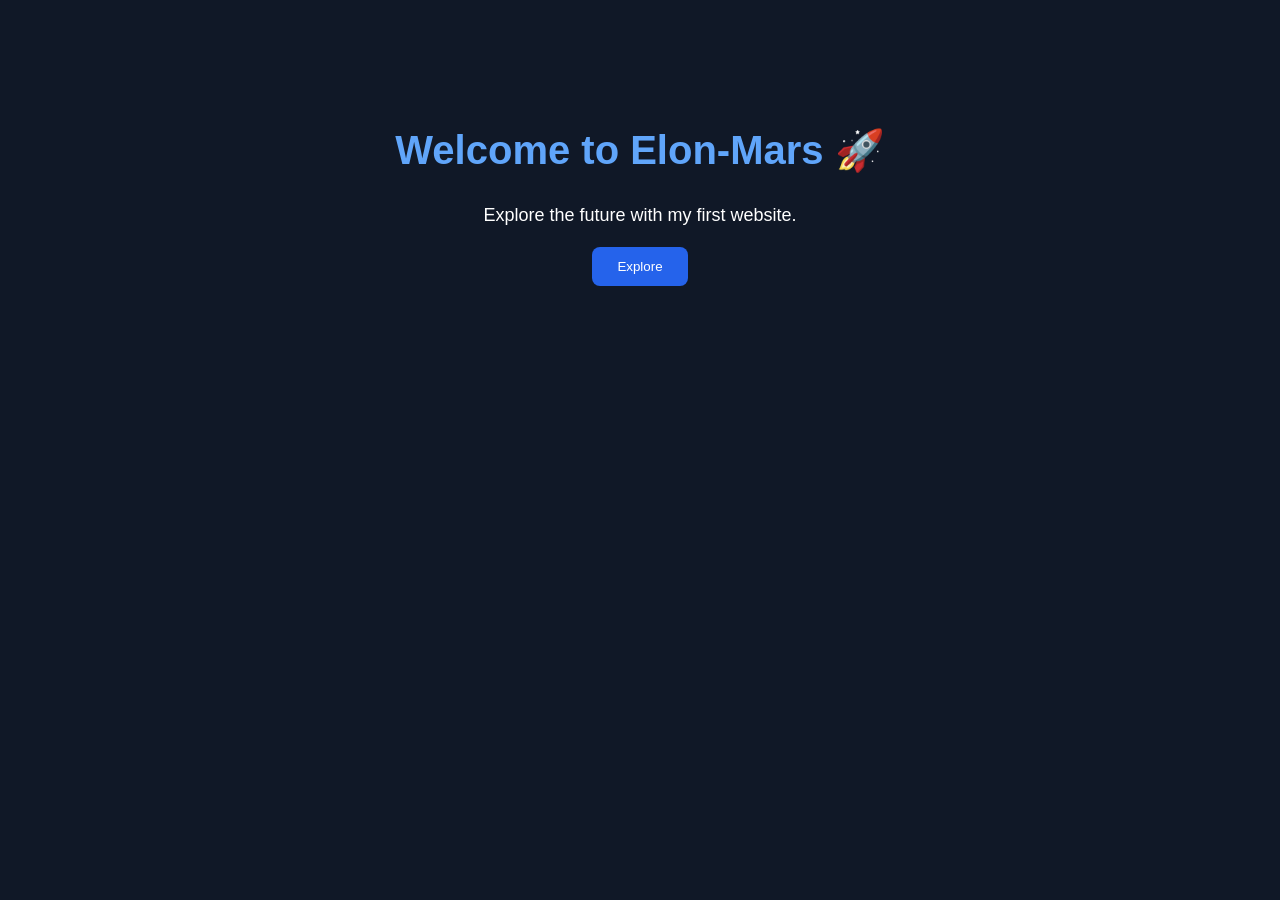
==== index.html @ 785856e6 "Build My First Website" ====
<!DOCTYPE html>
<html lang="en">
<head>
    <meta charset="UTF-8">
    <meta name="viewport" content="width=device-width, initial-scale=1.0">
    <title>Elon-Mars</title>
    <link rel="stylesheet" href="style.css">
</head>
<body>
    <main class="container">
        <h1>Welcome to Elon-Mars 🚀</h1>
        <p>Explore the future with my first website.</p>
        <button id="exploreBtn">Explore</button>
        <p id="message"></p>
    </main>

    <script src="script.js"></script>
</body>
</html>
---- style.css ----
body {
    font-family: Arial, sans-serif;
    background: #101827;
    color: white;
    text-align: center;
    margin: 0;
    padding: 100px 20px;
}

.container {
    max-width: 600px;
    margin: auto;
}

h1 {
    color: #60a5fa;
    font-size: 40px;
}

p {
    font-size: 18px;
    line-height: 1.6;
}

button {
    background: #2563eb;
    color: white;
    border: none;
    padding: 12px 25px;
    border-radius: 8px;
    cursor: pointer;
}

button:hover {
    background: #1d4ed8;
}
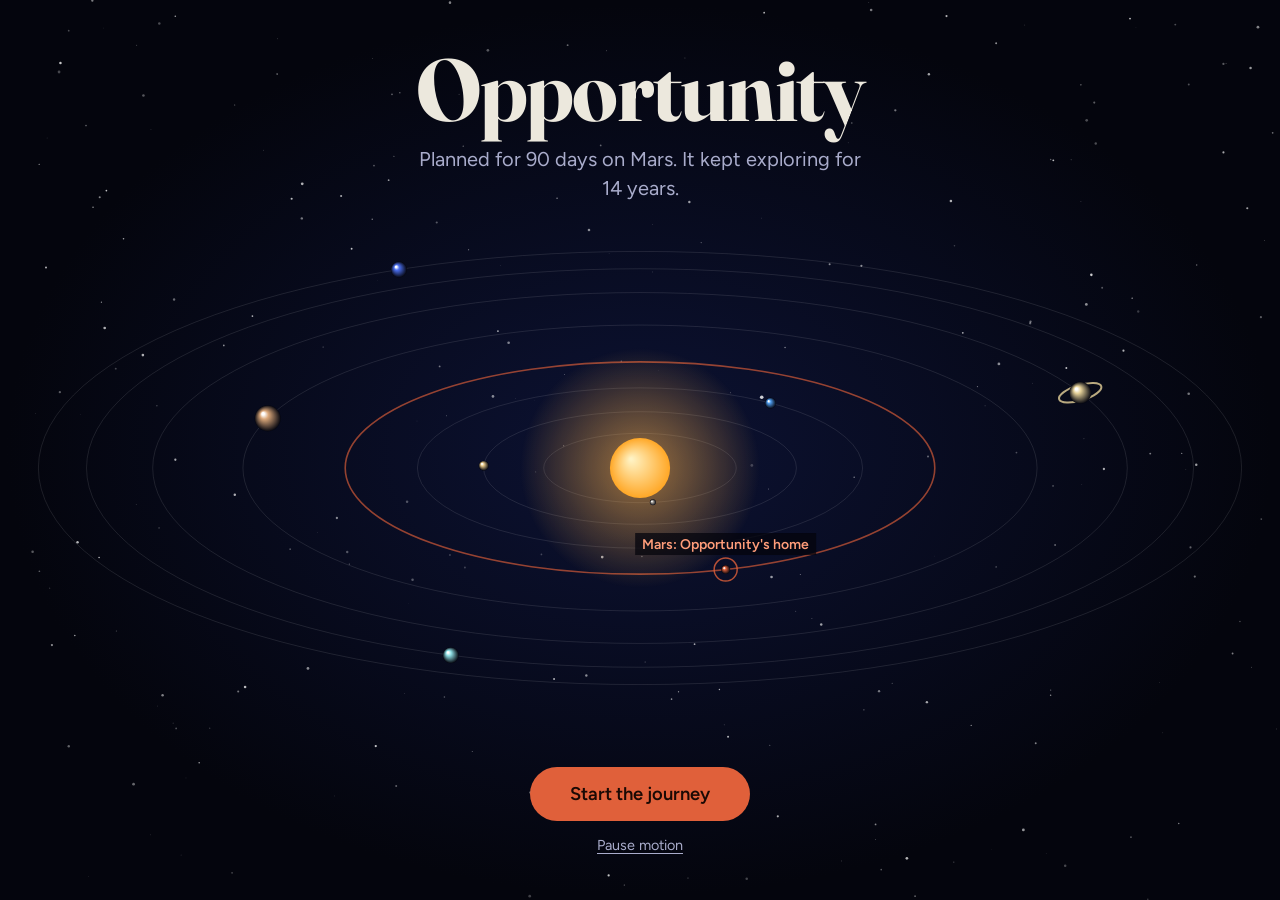
==== commit 494d144d: "Second page" ====
--- a/index.html
+++ b/index.html
@@ -1,19 +1,27 @@
 <!DOCTYPE html>
 <html lang="en">
 <head>
-    <meta charset="UTF-8">
-    <meta name="viewport" content="width=device-width, initial-scale=1.0">
-    <title>Elon-Mars</title>
-    <link rel="stylesheet" href="style.css">
+  <meta charset="UTF-8">
+  <meta name="viewport" content="width=device-width, initial-scale=1">
+  <title>Opportunity: Abandoned but not Forgotten</title>
+  <link rel="preconnect" href="https://fonts.googleapis.com">
+  <link rel="preconnect" href="https://fonts.gstatic.com" crossorigin>
+  <link href="https://fonts.googleapis.com/css2?family=Fraunces:opsz,wght@9..144,500;9..144,700&family=Figtree:wght@400;600&display=swap" rel="stylesheet">
+  <link rel="stylesheet" href="style.css">
 </head>
 <body>
-    <main class="container">
-        <h1>Welcome to Elon-Mars 🚀</h1>
-        <p>Explore the future with my first website.</p>
-        <button id="exploreBtn">Explore</button>
-        <p id="message"></p>
-    </main>
+  <canvas id="space" aria-label="Animated solar system with the planets orbiting the Sun. Mars is highlighted because Opportunity landed there." role="img"></canvas>
 
-    <script src="script.js"></script>
+  <header class="intro">
+    <h1>Opportunity</h1>
+    <p class="tagline">Planned for 90 days on Mars. It kept exploring for 14 years.</p>
+  </header>
+
+  <footer class="actions">
+    <a id="start" class="start" href="story.html">Start the journey</a>
+    <button id="motion" class="motion" type="button" aria-pressed="false">Pause motion</button>
+  </footer>
+
+  <script src="script.js"></script>
 </body>
-</html>+</html>
--- a/style.css
+++ b/style.css
@@ -1,36 +1,113 @@
-body {
-    font-family: Arial, sans-serif;
-    background: #101827;
-    color: white;
-    text-align: center;
-    margin: 0;
-    padding: 100px 20px;
+:root {
+  --space: #04050d;
+  --deep: #0c1233;
+  --sun: #ffb347;
+  --mars: #e0603a;
+  --text: #ece8dd;
+  --muted: #a9accb;
 }
 
-.container {
-    max-width: 600px;
-    margin: auto;
+* { box-sizing: border-box; }
+
+html, body {
+  height: 100%;
+  margin: 0;
+  overflow: hidden;
+  background: radial-gradient(ellipse at center, var(--deep) 0%, var(--space) 70%);
+  color: var(--text);
+  font-family: "Figtree", system-ui, sans-serif;
+}
+
+#space {
+  position: fixed;
+  inset: 0;
+  width: 100%;
+  height: 100%;
+  display: block;
+}
+
+.intro {
+  position: fixed;
+  top: 0;
+  left: 0;
+  right: 0;
+  padding: clamp(20px, 5vh, 48px) 20px 0;
+  text-align: center;
+  pointer-events: none;
 }
 
 h1 {
-    color: #60a5fa;
-    font-size: 40px;
+  margin: 0;
+  font-family: "Fraunces", Georgia, serif;
+  font-weight: 700;
+  font-size: clamp(2.6rem, 8vw, 5.5rem);
+  letter-spacing: -0.02em;
+  line-height: 1;
 }
 
-p {
-    font-size: 18px;
-    line-height: 1.6;
+.tagline {
+  margin: 12px auto 0;
+  max-width: 34ch;
+  font-size: clamp(1rem, 2.4vw, 1.25rem);
+  line-height: 1.45;
+  color: var(--muted);
 }
 
-button {
-    background: #2563eb;
-    color: white;
-    border: none;
-    padding: 12px 25px;
-    border-radius: 8px;
-    cursor: pointer;
+.actions {
+  position: fixed;
+  left: 0;
+  right: 0;
+  bottom: clamp(20px, 5vh, 48px);
+  display: flex;
+  flex-direction: column;
+  align-items: center;
+  gap: 14px;
 }
 
-button:hover {
-    background: #1d4ed8;
-}+.start {
+  display: inline-block;
+  padding: 16px 40px;
+  border-radius: 999px;
+  background: var(--mars);
+  color: #1a0904;
+  font-weight: 600;
+  font-size: 1.15rem;
+  text-decoration: none;
+  box-shadow: 0 0 0 0 rgba(224, 96, 58, 0.6);
+  transition: transform 0.15s ease, background 0.15s ease;
+  animation: pulse 2.6s ease-out infinite;
+}
+
+.start:hover { transform: scale(1.05); background: #f0724a; }
+
+.start:focus-visible,
+.motion:focus-visible {
+  outline: 3px solid var(--text);
+  outline-offset: 4px;
+}
+
+.motion {
+  background: none;
+  border: none;
+  color: var(--muted);
+  font: inherit;
+  font-size: 0.9rem;
+  cursor: pointer;
+  text-decoration: underline;
+  text-underline-offset: 3px;
+}
+
+.motion:hover { color: var(--text); }
+
+@keyframes pulse {
+  0%   { box-shadow: 0 0 0 0 rgba(224, 96, 58, 0.55); }
+  70%  { box-shadow: 0 0 0 22px rgba(224, 96, 58, 0); }
+  100% { box-shadow: 0 0 0 0 rgba(224, 96, 58, 0); }
+}
+
+/* Page leaves when Start is pressed */
+body.leaving { opacity: 0; transition: opacity 0.6s ease; }
+
+@media (prefers-reduced-motion: reduce) {
+  .start { animation: none; }
+}
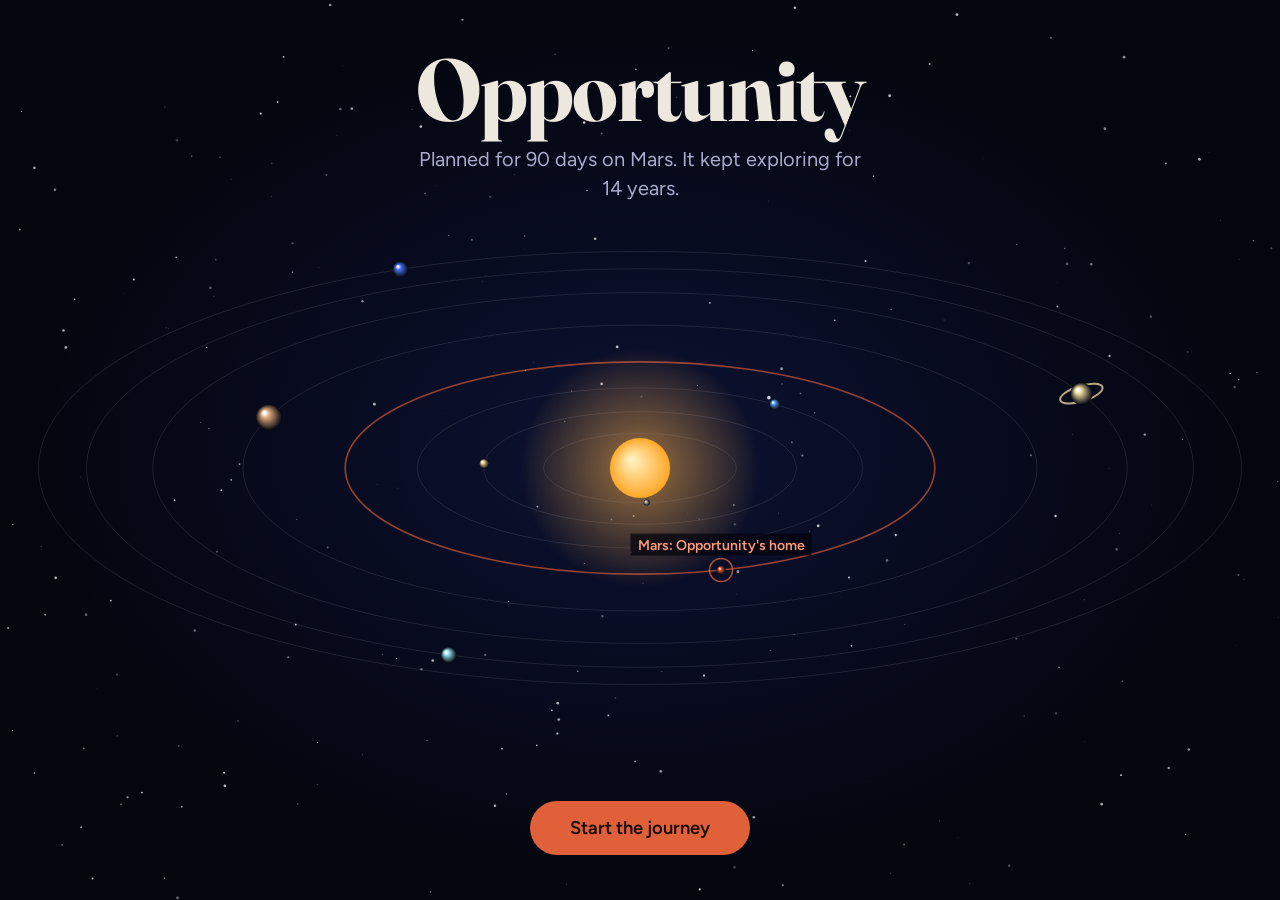
==== commit 9526ec4b: "second page" ====
--- a/index.html
+++ b/index.html
@@ -19,7 +19,6 @@
 
   <footer class="actions">
     <a id="start" class="start" href="story.html">Start the journey</a>
-    <button id="motion" class="motion" type="button" aria-pressed="false">Pause motion</button>
   </footer>
 
   <script src="script.js"></script>
--- a/style.css
+++ b/style.css
@@ -80,24 +80,10 @@
 
 .start:hover { transform: scale(1.05); background: #f0724a; }
 
-.start:focus-visible,
-.motion:focus-visible {
+.start:focus-visible {
   outline: 3px solid var(--text);
   outline-offset: 4px;
 }
-
-.motion {
-  background: none;
-  border: none;
-  color: var(--muted);
-  font: inherit;
-  font-size: 0.9rem;
-  cursor: pointer;
-  text-decoration: underline;
-  text-underline-offset: 3px;
-}
-
-.motion:hover { color: var(--text); }
 
 @keyframes pulse {
   0%   { box-shadow: 0 0 0 0 rgba(224, 96, 58, 0.55); }
@@ -107,7 +93,3 @@
 
 /* Page leaves when Start is pressed */
 body.leaving { opacity: 0; transition: opacity 0.6s ease; }
-
-@media (prefers-reduced-motion: reduce) {
-  .start { animation: none; }
-}
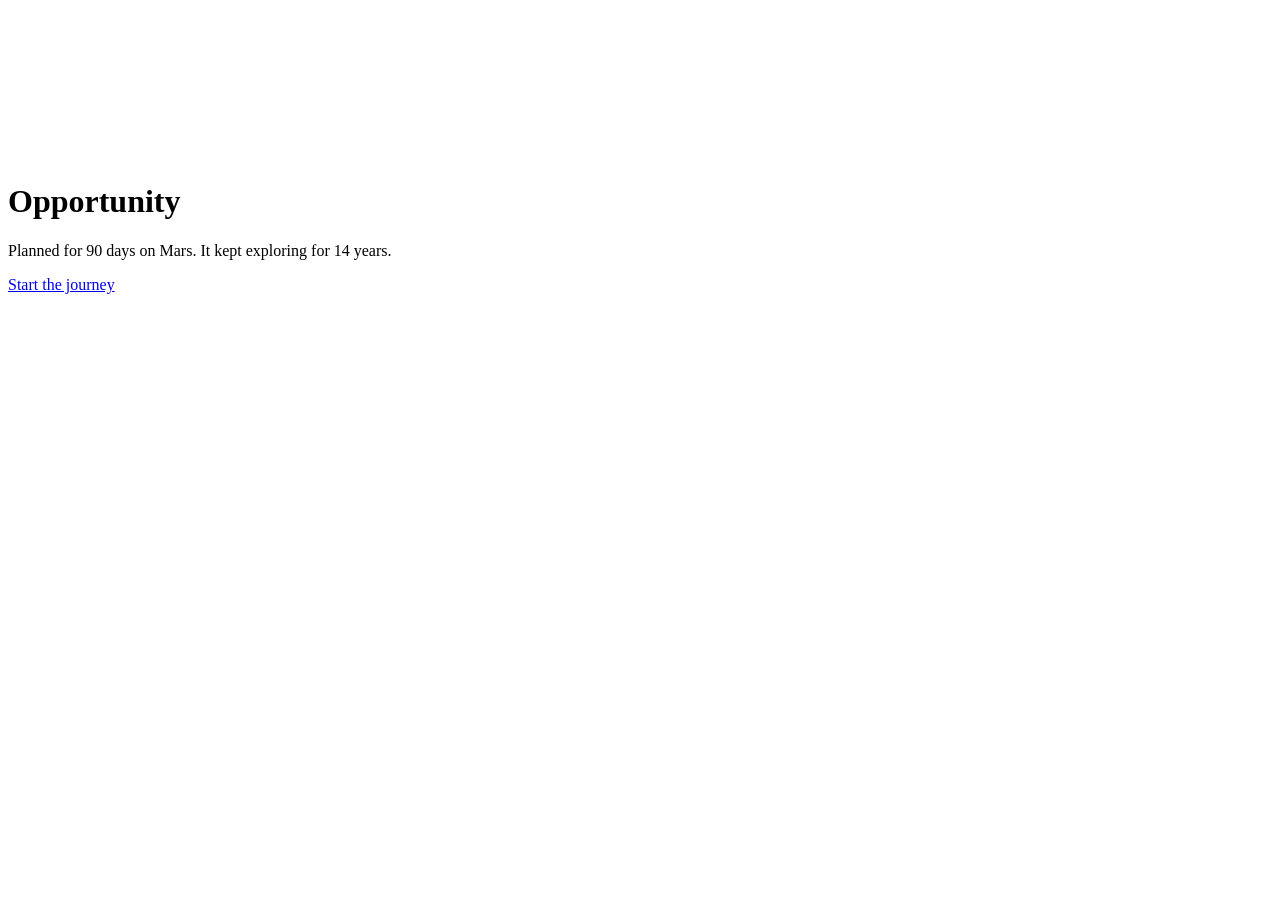
==== commit de28eefc: "Update and rename 1.html to index.html" ====
--- a/index.html
+++ b/index.html
@@ -7,7 +7,7 @@
   <link rel="preconnect" href="https://fonts.googleapis.com">
   <link rel="preconnect" href="https://fonts.gstatic.com" crossorigin>
   <link href="https://fonts.googleapis.com/css2?family=Fraunces:opsz,wght@9..144,500;9..144,700&family=Figtree:wght@400;600&display=swap" rel="stylesheet">
-  <link rel="stylesheet" href="style.css">
+  <link rel="stylesheet" href="index.css">
 </head>
 <body>
   <canvas id="space" aria-label="Animated solar system with the planets orbiting the Sun. Mars is highlighted because Opportunity landed there." role="img"></canvas>
@@ -18,9 +18,9 @@
   </header>
 
   <footer class="actions">
-    <a id="start" class="start" href="story.html">Start the journey</a>
+    <a id="start" class="start" href="launch.html">Start the journey</a>
   </footer>
 
-  <script src="script.js"></script>
+  <script src="index.js"></script>
 </body>
 </html>
